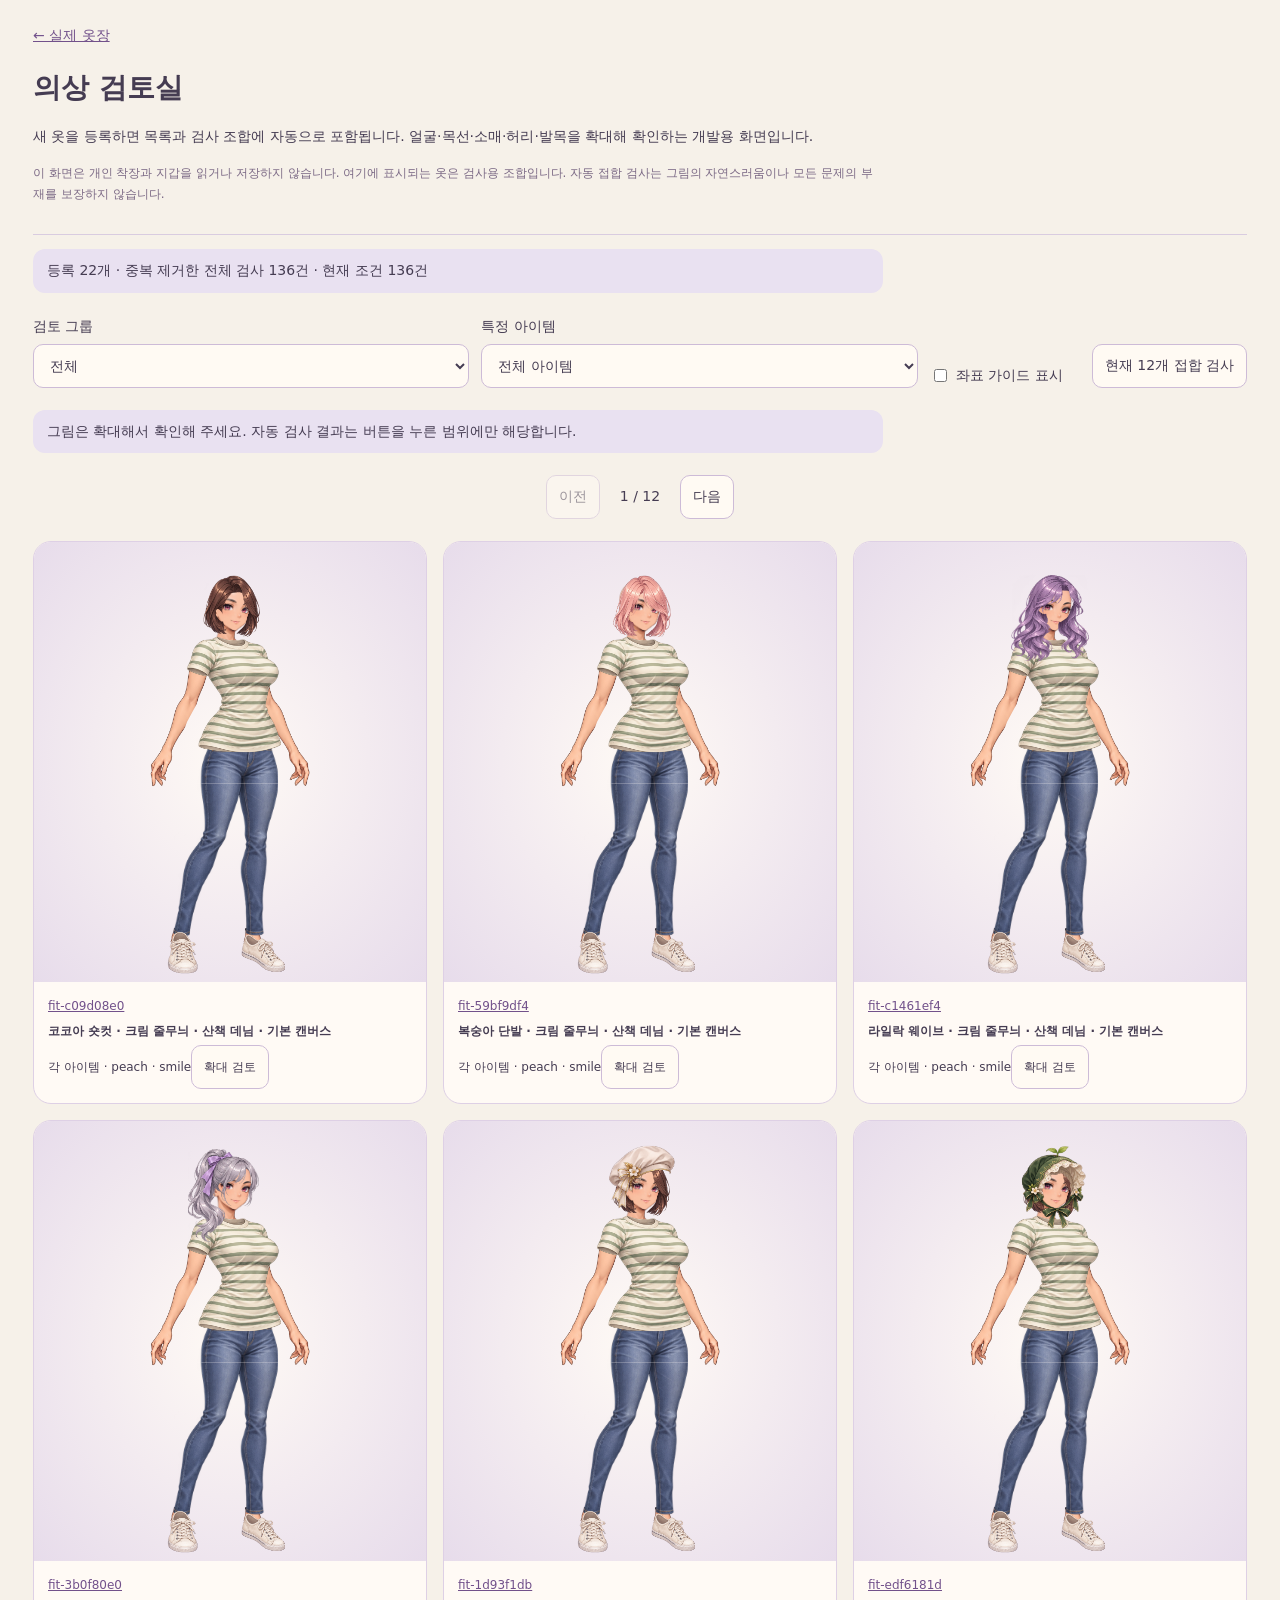
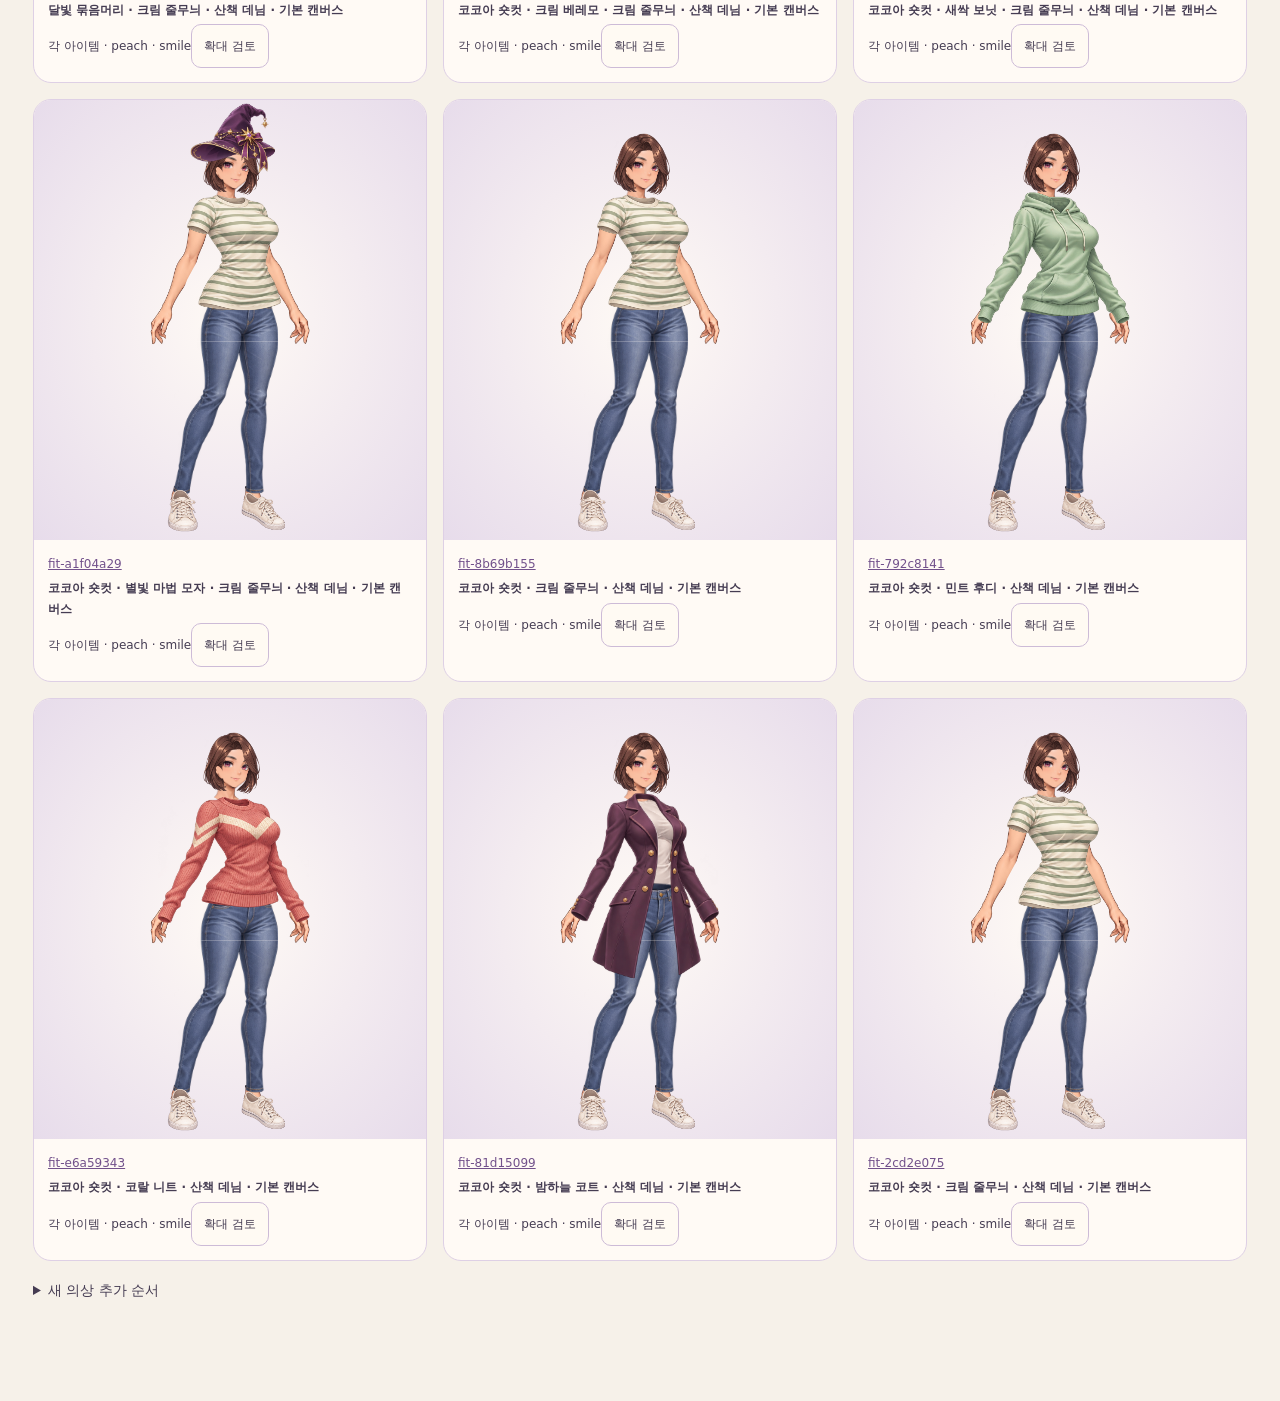
==== docs/avatar-review/index.html @ c8d5546c "Structure scalable wardrobe registration, pairwise visual QA and review tooling" ====
<!doctype html><html lang="ko"><head><meta charset="utf-8"><meta name="viewport" content="width=device-width,initial-scale=1"><base href="../"><title>의상 검토실 · 알찬끼</title><style>
*{box-sizing:border-box}body{margin:0;background:#f6f1e9;color:#453c52;font:14px/1.7 system-ui,sans-serif}main{max-width:1250px;margin:auto;padding:24px 18px 60px}h1{font-size:28px;margin:16px 0 8px}a{color:#72518b}p{max-width:850px}header{padding-bottom:18px;border-bottom:1px solid #d9cce0}.controls{display:flex;gap:12px;flex-wrap:wrap;align-items:end;margin:22px 0}.controls label{display:grid;gap:5px;flex:1;min-width:180px}select,button{font:inherit;min-height:44px;border:1px solid #cdbbd7;border-radius:10px;padding:8px 12px;background:#fffaf3;color:inherit;touch-action:manipulation}button:disabled{opacity:.5}.controls .guide{display:flex;align-items:center;gap:6px;flex:0 1 auto;min-width:150px}#summary,#status{padding:10px 14px;border-radius:12px;background:#e9e1f1;white-space:pre-line}#status[data-failed=true]{background:#f7d9d9}#cases{display:grid;grid-template-columns:repeat(3,minmax(0,1fr));gap:16px}.case{margin:0;background:#fffaf5;border:1px solid #ded0e5;border-radius:18px;overflow:hidden;min-width:0}.art{height:440px;background:radial-gradient(ellipse,#fffaf5,#e7dceb)}.art>svg{width:100%;height:100%;display:block}.caption{padding:14px;font-size:12px;overflow-wrap:anywhere}.caption strong{display:block;margin:4px 0}.pager{display:flex;align-items:center;justify-content:center;gap:20px;margin:22px 0}.note{font-size:12px;color:#7c6a86}details{margin:18px 0}summary{min-height:44px;cursor:pointer}@media(max-width:700px){#cases{grid-template-columns:repeat(2,minmax(0,1fr));gap:10px}.art{height:300px}.caption{padding:10px;font-size:11px}.controls label{min-width:140px}h1{font-size:24px}}@media(max-width:380px){#cases{grid-template-columns:1fr}.art{height:420px}}dialog{width:min(94vw,850px);max-height:96dvh;border:1px solid #cdbbd7;border-radius:18px;background:#f3ebf4;color:inherit;padding:18px}dialog::backdrop{background:#30233dbb}dialog .art{height:74dvh}dialog:not([open]){display:none}.zoom-head{display:flex;align-items:center;justify-content:space-between;gap:10px;flex-wrap:wrap}[hidden]{display:none!important}:focus-visible{outline:3px solid #ac7bb9;outline-offset:3px}
</style><script type="module" src="./avatar-review/review.mjs"></script></head><body><main><header><a href="./#avatar">← 실제 옷장</a><h1>의상 검토실</h1><p>새 옷을 등록하면 목록과 검사 조합에 자동으로 포함됩니다. 얼굴·목선·소매·허리·발목을 확대해 확인하는 개발용 화면입니다.</p><p class="note">이 화면은 개인 착장과 지갑을 읽거나 저장하지 않습니다. 여기에 표시되는 옷은 검사용 조합입니다. 자동 접합 검사는 그림의 자연스러움이나 모든 문제의 부재를 보장하지 않습니다.</p></header><p id="summary" role="status">등록 규격 확인 중…</p><div class="controls"><label>검토 그룹<select id="group"><option value="">전체</option></select></label><label>특정 아이템<select id="item"><option value="">전체 아이템</option></select></label><label class="guide"><input id="guide" type="checkbox">좌표 가이드 표시</label><button id="inspect" type="button">현재 12개 접합 검사</button></div><p id="status" role="status" aria-live="polite">그림은 확대해서 확인해 주세요. 자동 검사 결과는 버튼을 누른 범위에만 해당합니다.</p><nav class="pager" aria-label="검토 페이지"><button id="prev" type="button">이전</button><span id="page"></span><button id="next" type="button">다음</button></nav><div id="cases"></div><details><summary>새 의상 추가 순서</summary><ol><li>카탈로그와 원화·좌표·피팅 프로필을 함께 등록합니다.</li><li>등록 규격 검사와 자동 조합 검사를 실행합니다.</li><li>이 화면에서 새 아이템을 선택하고 서로 맞닿는 조합을 확대 검토합니다.</li><li>GitHub Actions의 검사 결과와 실패 좌표·확대 시트를 확인합니다.</li></ol><p class="note">자세한 등록·검사·실패 처리 규칙은 저장소의 team/briefs/AVATAR-QA.md에 있습니다. 이 페이지는 GitHub Actions 실행 결과를 자동 조회하거나 배포 승인을 표시하지 않습니다.</p></details></main><dialog id="zoom" aria-labelledby="zoom-title"><div class="zoom-head"><strong id="zoom-title">확대 검토</strong><select id="zoom-focus" aria-label="확대 부위"><option value="full">전신</option><option value="head">얼굴·머리·모자</option><option value="torso">상의·팔</option><option value="waist">허리·손</option><option value="feet">발목·신발</option></select><button id="zoom-close" type="button" autofocus>닫기 ✕</button></div><div id="zoom-art" class="art"></div></dialog></body></html>
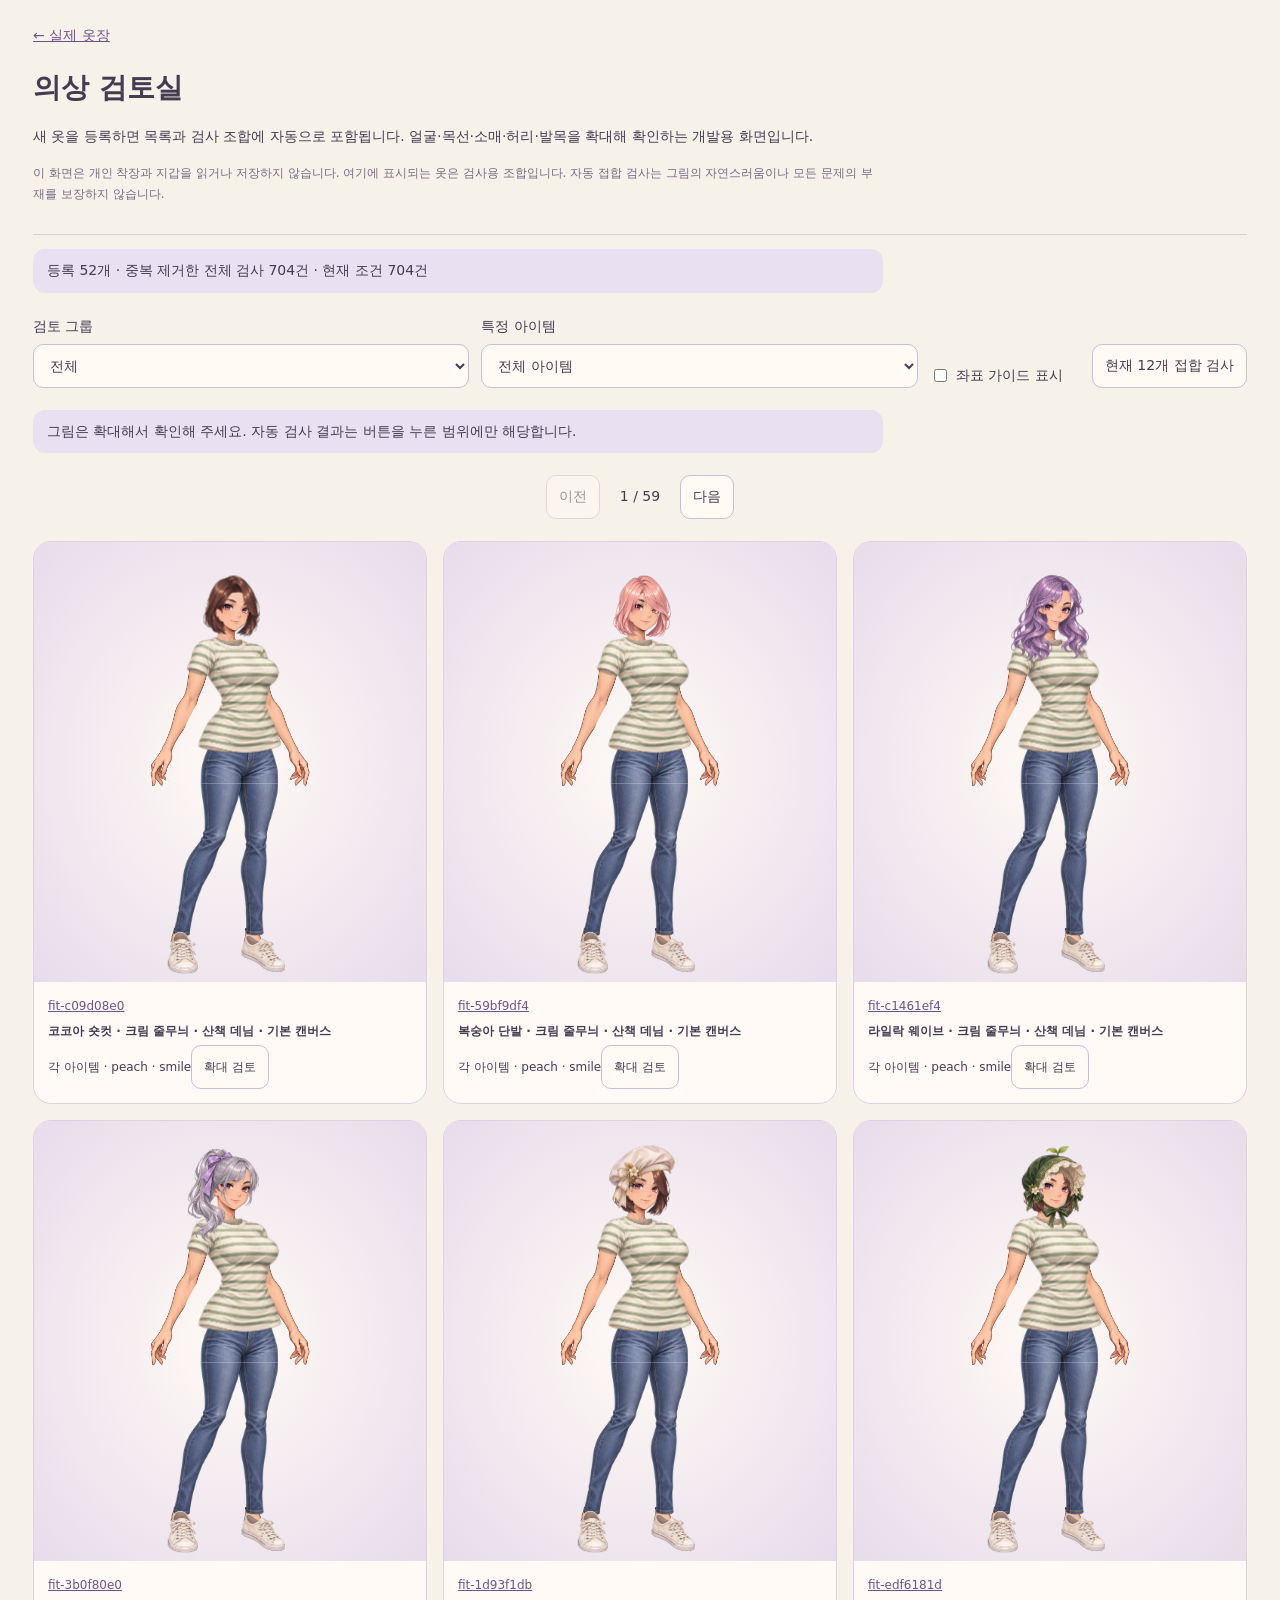
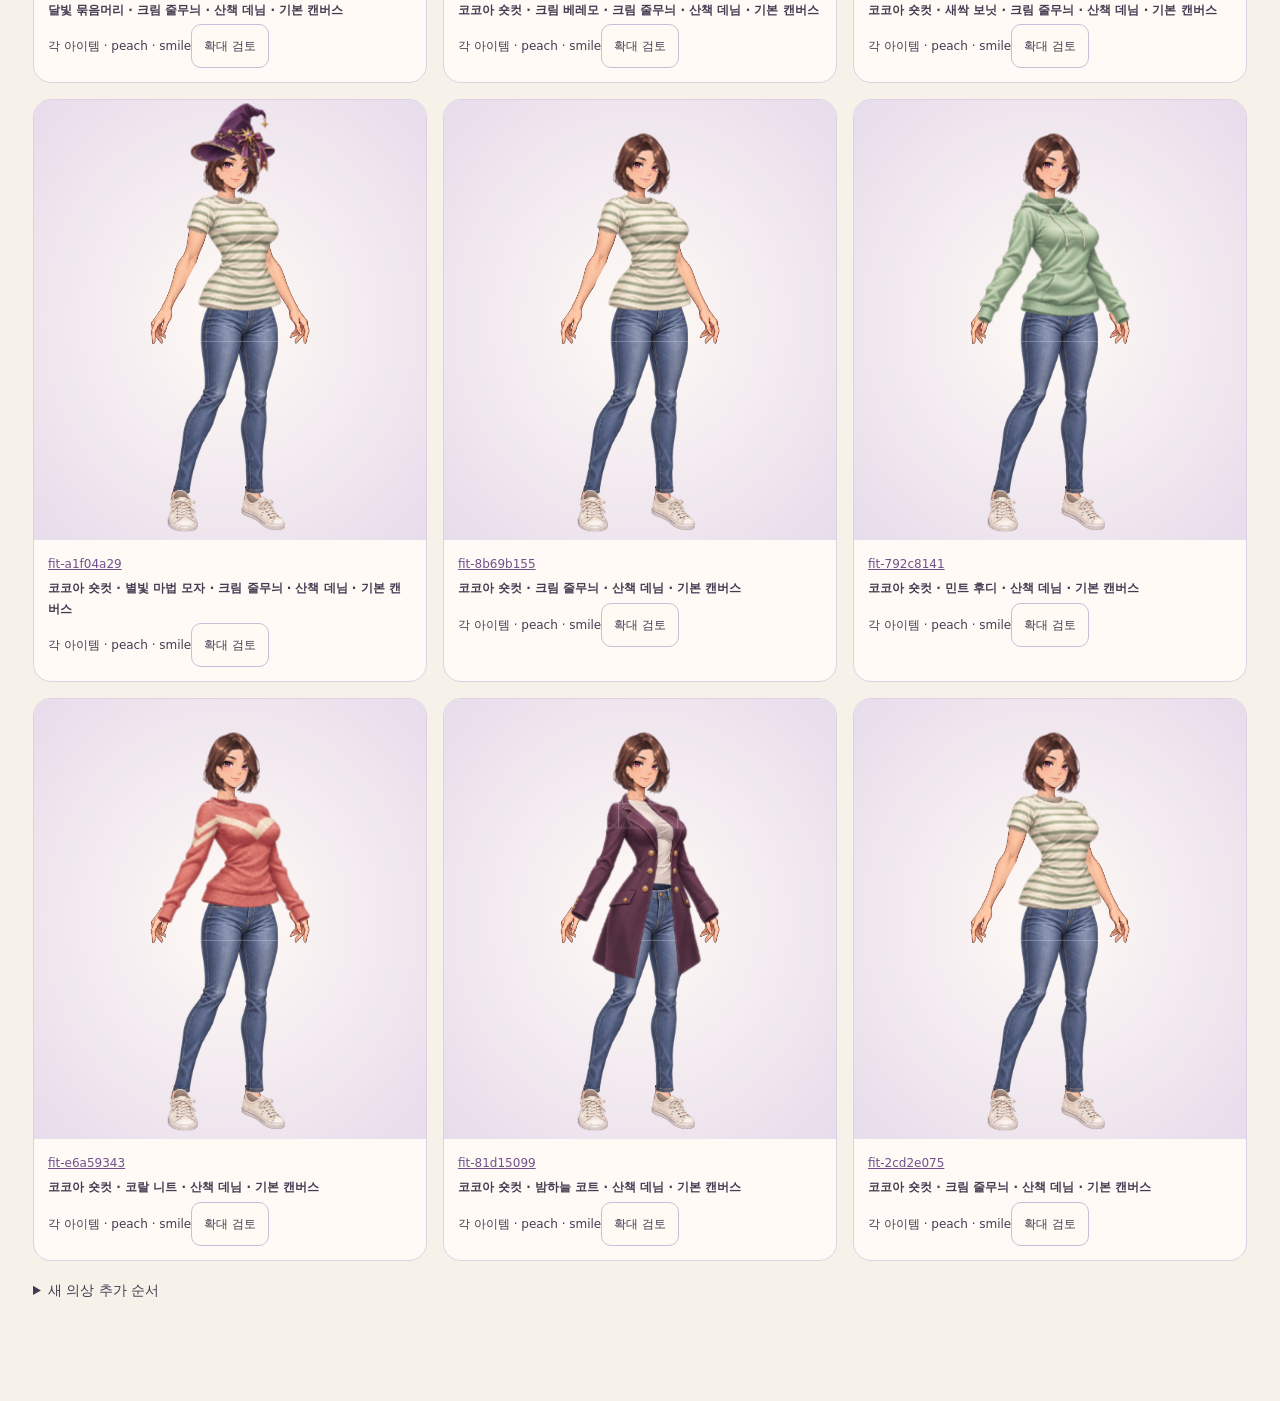
==== commit 80887ab6: "Fit every top around the shared neck and validate collar openings" ====
--- a/docs/avatar-review/index.html
+++ b/docs/avatar-review/index.html
@@ -1,3 +1,3 @@
 <!doctype html><html lang="ko"><head><meta charset="utf-8"><meta name="viewport" content="width=device-width,initial-scale=1"><base href="../"><title>의상 검토실 · 알찬끼</title><style>
 *{box-sizing:border-box}body{margin:0;background:#f6f1e9;color:#453c52;font:14px/1.7 system-ui,sans-serif}main{max-width:1250px;margin:auto;padding:24px 18px 60px}h1{font-size:28px;margin:16px 0 8px}a{color:#72518b}p{max-width:850px}header{padding-bottom:18px;border-bottom:1px solid #d9cce0}.controls{display:flex;gap:12px;flex-wrap:wrap;align-items:end;margin:22px 0}.controls label{display:grid;gap:5px;flex:1;min-width:180px}select,button{font:inherit;min-height:44px;border:1px solid #cdbbd7;border-radius:10px;padding:8px 12px;background:#fffaf3;color:inherit;touch-action:manipulation}button:disabled{opacity:.5}.controls .guide{display:flex;align-items:center;gap:6px;flex:0 1 auto;min-width:150px}#summary,#status{padding:10px 14px;border-radius:12px;background:#e9e1f1;white-space:pre-line}#status[data-failed=true]{background:#f7d9d9}#cases{display:grid;grid-template-columns:repeat(3,minmax(0,1fr));gap:16px}.case{margin:0;background:#fffaf5;border:1px solid #ded0e5;border-radius:18px;overflow:hidden;min-width:0}.art{height:440px;background:radial-gradient(ellipse,#fffaf5,#e7dceb)}.art>svg{width:100%;height:100%;display:block}.caption{padding:14px;font-size:12px;overflow-wrap:anywhere}.caption strong{display:block;margin:4px 0}.pager{display:flex;align-items:center;justify-content:center;gap:20px;margin:22px 0}.note{font-size:12px;color:#7c6a86}details{margin:18px 0}summary{min-height:44px;cursor:pointer}@media(max-width:700px){#cases{grid-template-columns:repeat(2,minmax(0,1fr));gap:10px}.art{height:300px}.caption{padding:10px;font-size:11px}.controls label{min-width:140px}h1{font-size:24px}}@media(max-width:380px){#cases{grid-template-columns:1fr}.art{height:420px}}dialog{width:min(94vw,850px);max-height:96dvh;border:1px solid #cdbbd7;border-radius:18px;background:#f3ebf4;color:inherit;padding:18px}dialog::backdrop{background:#30233dbb}dialog .art{height:74dvh}dialog:not([open]){display:none}.zoom-head{display:flex;align-items:center;justify-content:space-between;gap:10px;flex-wrap:wrap}[hidden]{display:none!important}:focus-visible{outline:3px solid #ac7bb9;outline-offset:3px}
-</style><script type="module" src="./avatar-review/review.mjs"></script></head><body><main><header><a href="./#avatar">← 실제 옷장</a><h1>의상 검토실</h1><p>새 옷을 등록하면 목록과 검사 조합에 자동으로 포함됩니다. 얼굴·목선·소매·허리·발목을 확대해 확인하는 개발용 화면입니다.</p><p class="note">이 화면은 개인 착장과 지갑을 읽거나 저장하지 않습니다. 여기에 표시되는 옷은 검사용 조합입니다. 자동 접합 검사는 그림의 자연스러움이나 모든 문제의 부재를 보장하지 않습니다.</p></header><p id="summary" role="status">등록 규격 확인 중…</p><div class="controls"><label>검토 그룹<select id="group"><option value="">전체</option></select></label><label>특정 아이템<select id="item"><option value="">전체 아이템</option></select></label><label class="guide"><input id="guide" type="checkbox">좌표 가이드 표시</label><button id="inspect" type="button">현재 12개 접합 검사</button></div><p id="status" role="status" aria-live="polite">그림은 확대해서 확인해 주세요. 자동 검사 결과는 버튼을 누른 범위에만 해당합니다.</p><nav class="pager" aria-label="검토 페이지"><button id="prev" type="button">이전</button><span id="page"></span><button id="next" type="button">다음</button></nav><div id="cases"></div><details><summary>새 의상 추가 순서</summary><ol><li>카탈로그와 원화·좌표·피팅 프로필을 함께 등록합니다.</li><li>등록 규격 검사와 자동 조합 검사를 실행합니다.</li><li>이 화면에서 새 아이템을 선택하고 서로 맞닿는 조합을 확대 검토합니다.</li><li>GitHub Actions의 검사 결과와 실패 좌표·확대 시트를 확인합니다.</li></ol><p class="note">자세한 등록·검사·실패 처리 규칙은 저장소의 team/briefs/AVATAR-QA.md에 있습니다. 이 페이지는 GitHub Actions 실행 결과를 자동 조회하거나 배포 승인을 표시하지 않습니다.</p></details></main><dialog id="zoom" aria-labelledby="zoom-title"><div class="zoom-head"><strong id="zoom-title">확대 검토</strong><select id="zoom-focus" aria-label="확대 부위"><option value="full">전신</option><option value="head">얼굴·머리·모자</option><option value="torso">상의·팔</option><option value="waist">허리·손</option><option value="feet">발목·신발</option></select><button id="zoom-close" type="button" autofocus>닫기 ✕</button></div><div id="zoom-art" class="art"></div></dialog></body></html>
+</style><script type="module" src="./avatar-review/review.mjs"></script></head><body><main><header><a href="./#avatar">← 실제 옷장</a><h1>의상 검토실</h1><p>새 옷을 등록하면 목록과 검사 조합에 자동으로 포함됩니다. 얼굴·목선·소매·허리·발목을 확대해 확인하는 개발용 화면입니다.</p><p class="note">이 화면은 개인 착장과 지갑을 읽거나 저장하지 않습니다. 여기에 표시되는 옷은 검사용 조합입니다. 자동 접합 검사는 그림의 자연스러움이나 모든 문제의 부재를 보장하지 않습니다.</p></header><p id="summary" role="status">등록 규격 확인 중…</p><div class="controls"><label>검토 그룹<select id="group"><option value="">전체</option></select></label><label>특정 아이템<select id="item"><option value="">전체 아이템</option></select></label><label class="guide"><input id="guide" type="checkbox">좌표 가이드 표시</label><button id="inspect" type="button">현재 12개 접합 검사</button></div><p id="status" role="status" aria-live="polite">그림은 확대해서 확인해 주세요. 자동 검사 결과는 버튼을 누른 범위에만 해당합니다.</p><nav class="pager" aria-label="검토 페이지"><button id="prev" type="button">이전</button><span id="page"></span><button id="next" type="button">다음</button></nav><div id="cases"></div><details><summary>새 의상 추가 순서</summary><ol><li>카탈로그와 원화·좌표·피팅 프로필을 함께 등록합니다.</li><li>등록 규격 검사와 자동 조합 검사를 실행합니다.</li><li>이 화면에서 새 아이템을 선택하고 서로 맞닿는 조합을 확대 검토합니다.</li><li>GitHub Actions의 검사 결과와 실패 좌표·확대 시트를 확인합니다.</li></ol><p class="note">자세한 등록·검사·실패 처리 규칙은 저장소의 team/briefs/AVATAR-QA.md에 있습니다. 이 페이지는 GitHub Actions 실행 결과를 자동 조회하거나 배포 승인을 표시하지 않습니다.</p></details></main><dialog id="zoom" aria-labelledby="zoom-title"><div class="zoom-head"><strong id="zoom-title">확대 검토</strong><select id="zoom-focus" aria-label="확대 부위"><option value="full">전신</option><option value="head">얼굴·머리·모자</option><option value="neck">목선·옷깃</option><option value="torso">상의·팔</option><option value="waist">허리·손</option><option value="feet">발목·신발</option></select><button id="zoom-close" type="button" autofocus>닫기 ✕</button></div><div id="zoom-art" class="art"></div></dialog></body></html>
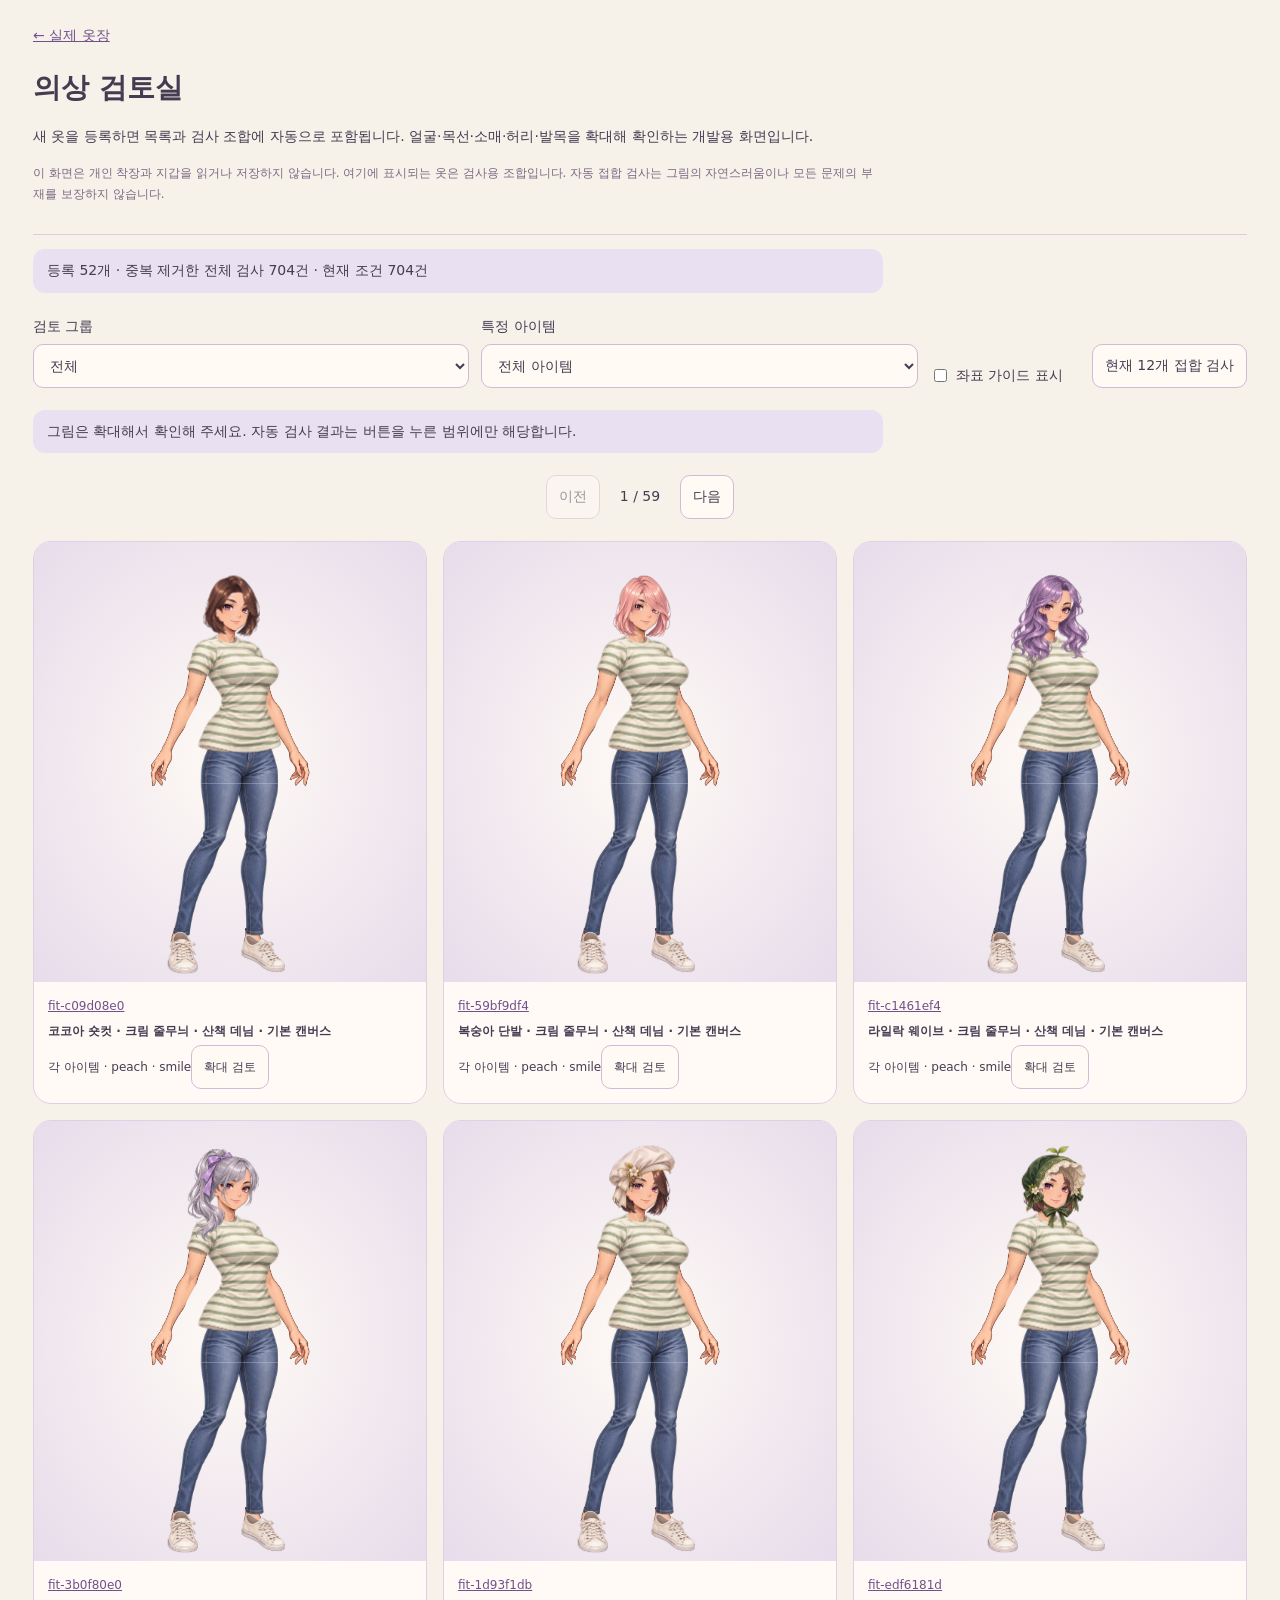
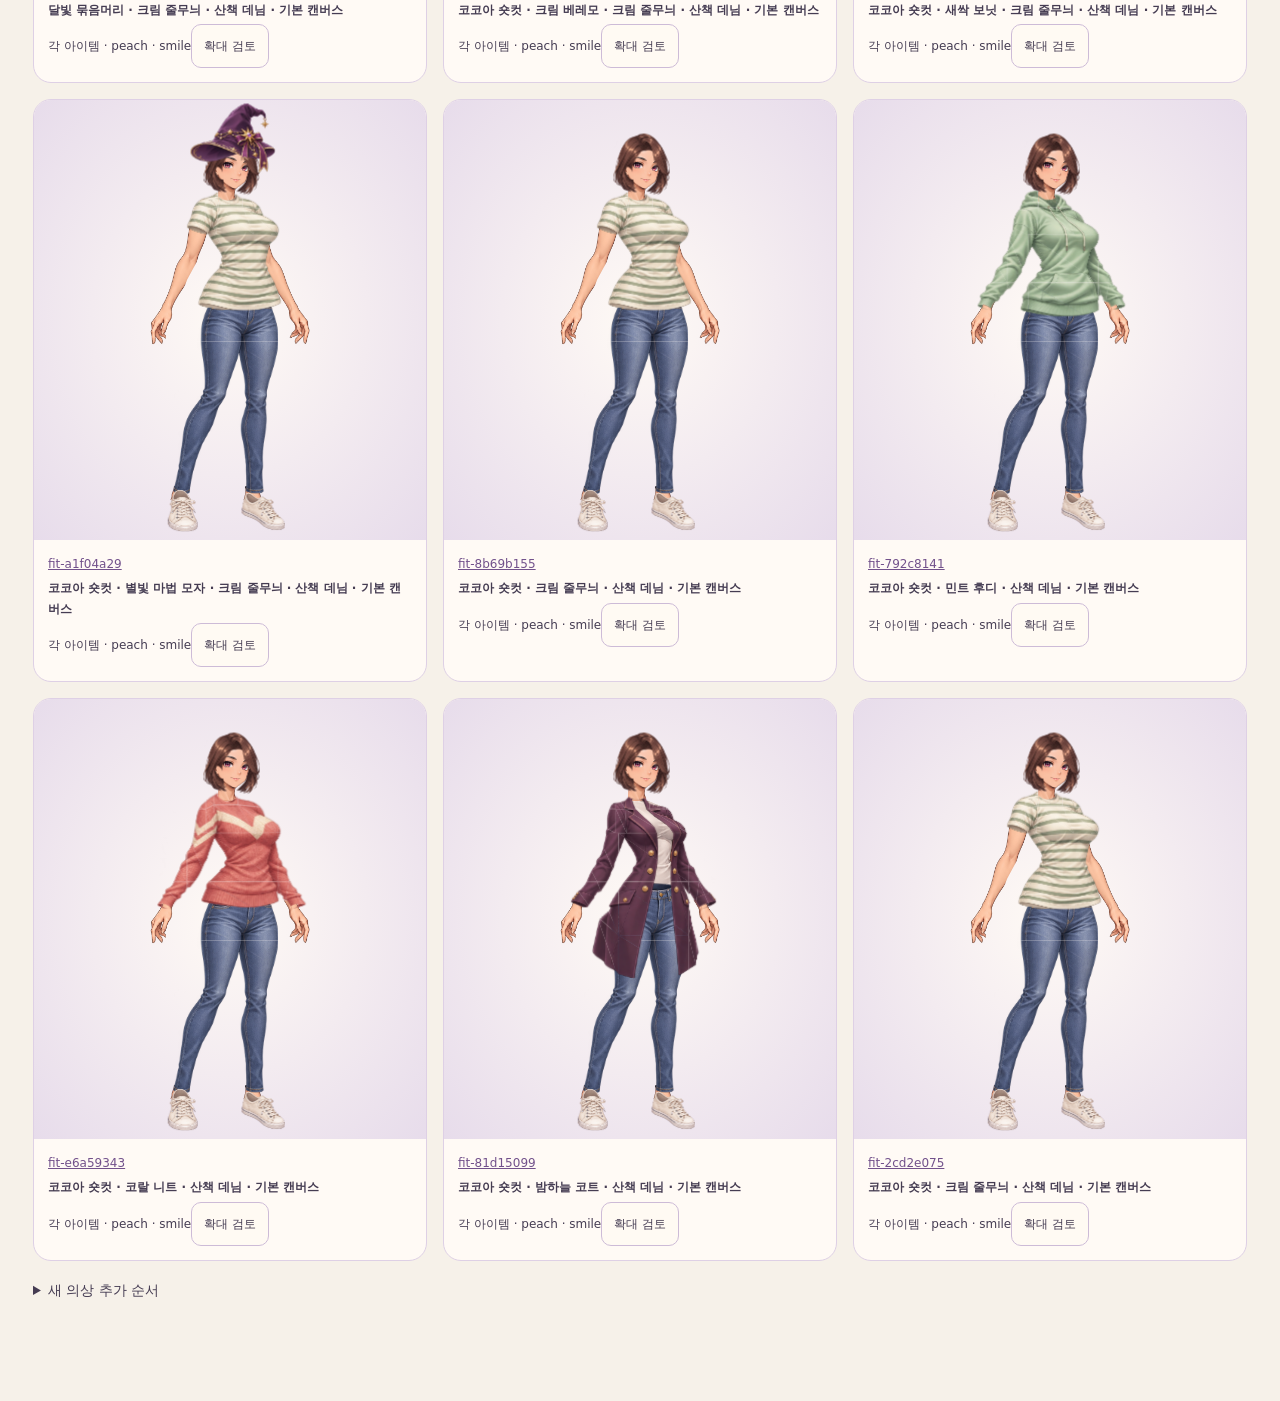
==== commit 3e9c1b61: "Align collars and sleeve cuffs to the actual neck and wrists" ====
--- a/docs/avatar-review/index.html
+++ b/docs/avatar-review/index.html
@@ -1,3 +1,3 @@
 <!doctype html><html lang="ko"><head><meta charset="utf-8"><meta name="viewport" content="width=device-width,initial-scale=1"><base href="../"><title>의상 검토실 · 알찬끼</title><style>
 *{box-sizing:border-box}body{margin:0;background:#f6f1e9;color:#453c52;font:14px/1.7 system-ui,sans-serif}main{max-width:1250px;margin:auto;padding:24px 18px 60px}h1{font-size:28px;margin:16px 0 8px}a{color:#72518b}p{max-width:850px}header{padding-bottom:18px;border-bottom:1px solid #d9cce0}.controls{display:flex;gap:12px;flex-wrap:wrap;align-items:end;margin:22px 0}.controls label{display:grid;gap:5px;flex:1;min-width:180px}select,button{font:inherit;min-height:44px;border:1px solid #cdbbd7;border-radius:10px;padding:8px 12px;background:#fffaf3;color:inherit;touch-action:manipulation}button:disabled{opacity:.5}.controls .guide{display:flex;align-items:center;gap:6px;flex:0 1 auto;min-width:150px}#summary,#status{padding:10px 14px;border-radius:12px;background:#e9e1f1;white-space:pre-line}#status[data-failed=true]{background:#f7d9d9}#cases{display:grid;grid-template-columns:repeat(3,minmax(0,1fr));gap:16px}.case{margin:0;background:#fffaf5;border:1px solid #ded0e5;border-radius:18px;overflow:hidden;min-width:0}.art{height:440px;background:radial-gradient(ellipse,#fffaf5,#e7dceb)}.art>svg{width:100%;height:100%;display:block}.caption{padding:14px;font-size:12px;overflow-wrap:anywhere}.caption strong{display:block;margin:4px 0}.pager{display:flex;align-items:center;justify-content:center;gap:20px;margin:22px 0}.note{font-size:12px;color:#7c6a86}details{margin:18px 0}summary{min-height:44px;cursor:pointer}@media(max-width:700px){#cases{grid-template-columns:repeat(2,minmax(0,1fr));gap:10px}.art{height:300px}.caption{padding:10px;font-size:11px}.controls label{min-width:140px}h1{font-size:24px}}@media(max-width:380px){#cases{grid-template-columns:1fr}.art{height:420px}}dialog{width:min(94vw,850px);max-height:96dvh;border:1px solid #cdbbd7;border-radius:18px;background:#f3ebf4;color:inherit;padding:18px}dialog::backdrop{background:#30233dbb}dialog .art{height:74dvh}dialog:not([open]){display:none}.zoom-head{display:flex;align-items:center;justify-content:space-between;gap:10px;flex-wrap:wrap}[hidden]{display:none!important}:focus-visible{outline:3px solid #ac7bb9;outline-offset:3px}
-</style><script type="module" src="./avatar-review/review.mjs"></script></head><body><main><header><a href="./#avatar">← 실제 옷장</a><h1>의상 검토실</h1><p>새 옷을 등록하면 목록과 검사 조합에 자동으로 포함됩니다. 얼굴·목선·소매·허리·발목을 확대해 확인하는 개발용 화면입니다.</p><p class="note">이 화면은 개인 착장과 지갑을 읽거나 저장하지 않습니다. 여기에 표시되는 옷은 검사용 조합입니다. 자동 접합 검사는 그림의 자연스러움이나 모든 문제의 부재를 보장하지 않습니다.</p></header><p id="summary" role="status">등록 규격 확인 중…</p><div class="controls"><label>검토 그룹<select id="group"><option value="">전체</option></select></label><label>특정 아이템<select id="item"><option value="">전체 아이템</option></select></label><label class="guide"><input id="guide" type="checkbox">좌표 가이드 표시</label><button id="inspect" type="button">현재 12개 접합 검사</button></div><p id="status" role="status" aria-live="polite">그림은 확대해서 확인해 주세요. 자동 검사 결과는 버튼을 누른 범위에만 해당합니다.</p><nav class="pager" aria-label="검토 페이지"><button id="prev" type="button">이전</button><span id="page"></span><button id="next" type="button">다음</button></nav><div id="cases"></div><details><summary>새 의상 추가 순서</summary><ol><li>카탈로그와 원화·좌표·피팅 프로필을 함께 등록합니다.</li><li>등록 규격 검사와 자동 조합 검사를 실행합니다.</li><li>이 화면에서 새 아이템을 선택하고 서로 맞닿는 조합을 확대 검토합니다.</li><li>GitHub Actions의 검사 결과와 실패 좌표·확대 시트를 확인합니다.</li></ol><p class="note">자세한 등록·검사·실패 처리 규칙은 저장소의 team/briefs/AVATAR-QA.md에 있습니다. 이 페이지는 GitHub Actions 실행 결과를 자동 조회하거나 배포 승인을 표시하지 않습니다.</p></details></main><dialog id="zoom" aria-labelledby="zoom-title"><div class="zoom-head"><strong id="zoom-title">확대 검토</strong><select id="zoom-focus" aria-label="확대 부위"><option value="full">전신</option><option value="head">얼굴·머리·모자</option><option value="neck">목선·옷깃</option><option value="torso">상의·팔</option><option value="waist">허리·손</option><option value="feet">발목·신발</option></select><button id="zoom-close" type="button" autofocus>닫기 ✕</button></div><div id="zoom-art" class="art"></div></dialog></body></html>
+</style><script type="module" src="./avatar-review/review.mjs"></script></head><body><main><header><a href="./#avatar">← 실제 옷장</a><h1>의상 검토실</h1><p>새 옷을 등록하면 목록과 검사 조합에 자동으로 포함됩니다. 얼굴·목선·소매·허리·발목을 확대해 확인하는 개발용 화면입니다.</p><p class="note">이 화면은 개인 착장과 지갑을 읽거나 저장하지 않습니다. 여기에 표시되는 옷은 검사용 조합입니다. 자동 접합 검사는 그림의 자연스러움이나 모든 문제의 부재를 보장하지 않습니다.</p></header><p id="summary" role="status">등록 규격 확인 중…</p><div class="controls"><label>검토 그룹<select id="group"><option value="">전체</option></select></label><label>특정 아이템<select id="item"><option value="">전체 아이템</option></select></label><label class="guide"><input id="guide" type="checkbox">좌표 가이드 표시</label><button id="inspect" type="button">현재 12개 접합 검사</button></div><p id="status" role="status" aria-live="polite">그림은 확대해서 확인해 주세요. 자동 검사 결과는 버튼을 누른 범위에만 해당합니다.</p><nav class="pager" aria-label="검토 페이지"><button id="prev" type="button">이전</button><span id="page"></span><button id="next" type="button">다음</button></nav><div id="cases"></div><details><summary>새 의상 추가 순서</summary><ol><li>카탈로그와 원화·좌표·피팅 프로필을 함께 등록합니다.</li><li>등록 규격 검사와 자동 조합 검사를 실행합니다.</li><li>이 화면에서 새 아이템을 선택하고 서로 맞닿는 조합을 확대 검토합니다.</li><li>GitHub Actions의 검사 결과와 실패 좌표·확대 시트를 확인합니다.</li></ol><p class="note">자세한 등록·검사·실패 처리 규칙은 저장소의 team/briefs/AVATAR-QA.md에 있습니다. 이 페이지는 GitHub Actions 실행 결과를 자동 조회하거나 배포 승인을 표시하지 않습니다.</p></details></main><dialog id="zoom" aria-labelledby="zoom-title"><div class="zoom-head"><strong id="zoom-title">확대 검토</strong><select id="zoom-focus" aria-label="확대 부위"><option value="full">전신</option><option value="head">얼굴·머리·모자</option><option value="neck">목선·옷깃</option><option value="torso">상의·팔</option><option value="leftWrist">왼쪽 손목·소매</option><option value="rightWrist">오른쪽 손목·소매</option><option value="waist">허리·손</option><option value="feet">발목·신발</option></select><button id="zoom-close" type="button" autofocus>닫기 ✕</button></div><div id="zoom-art" class="art"></div></dialog></body></html>
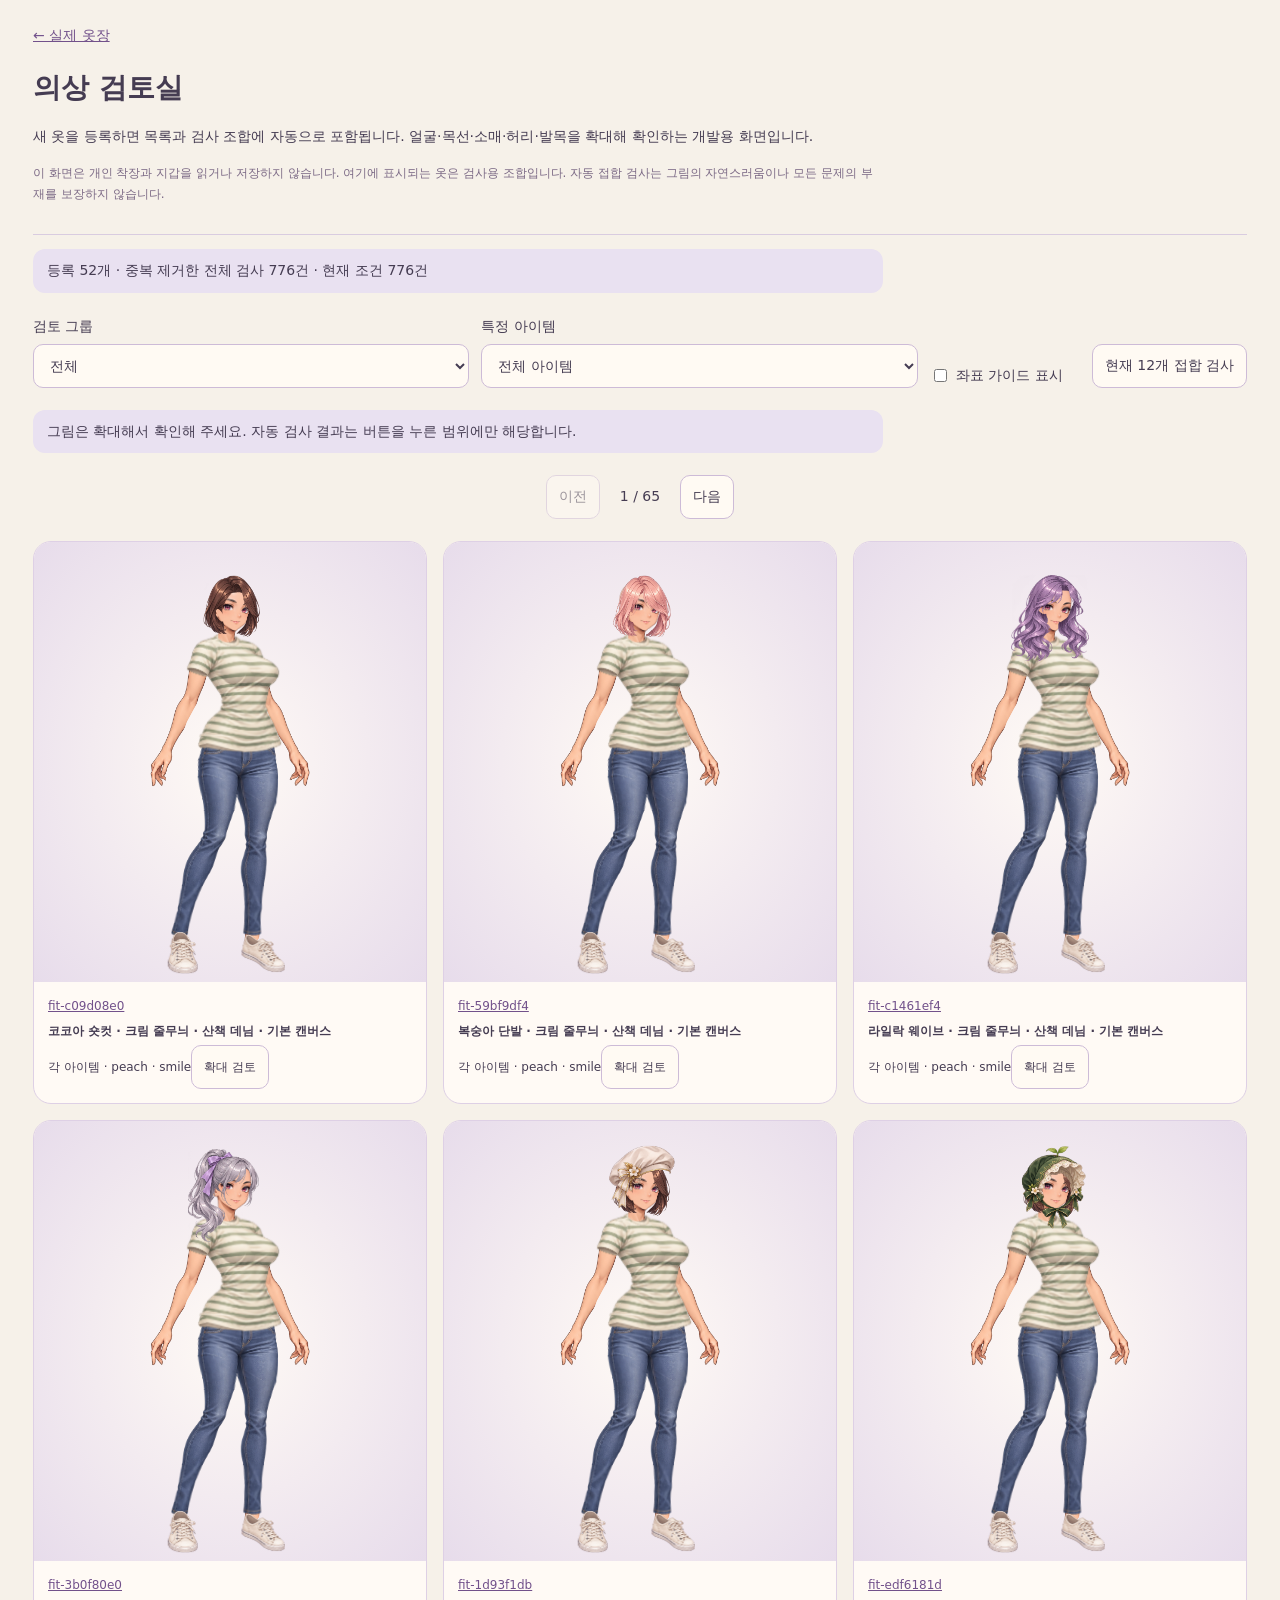
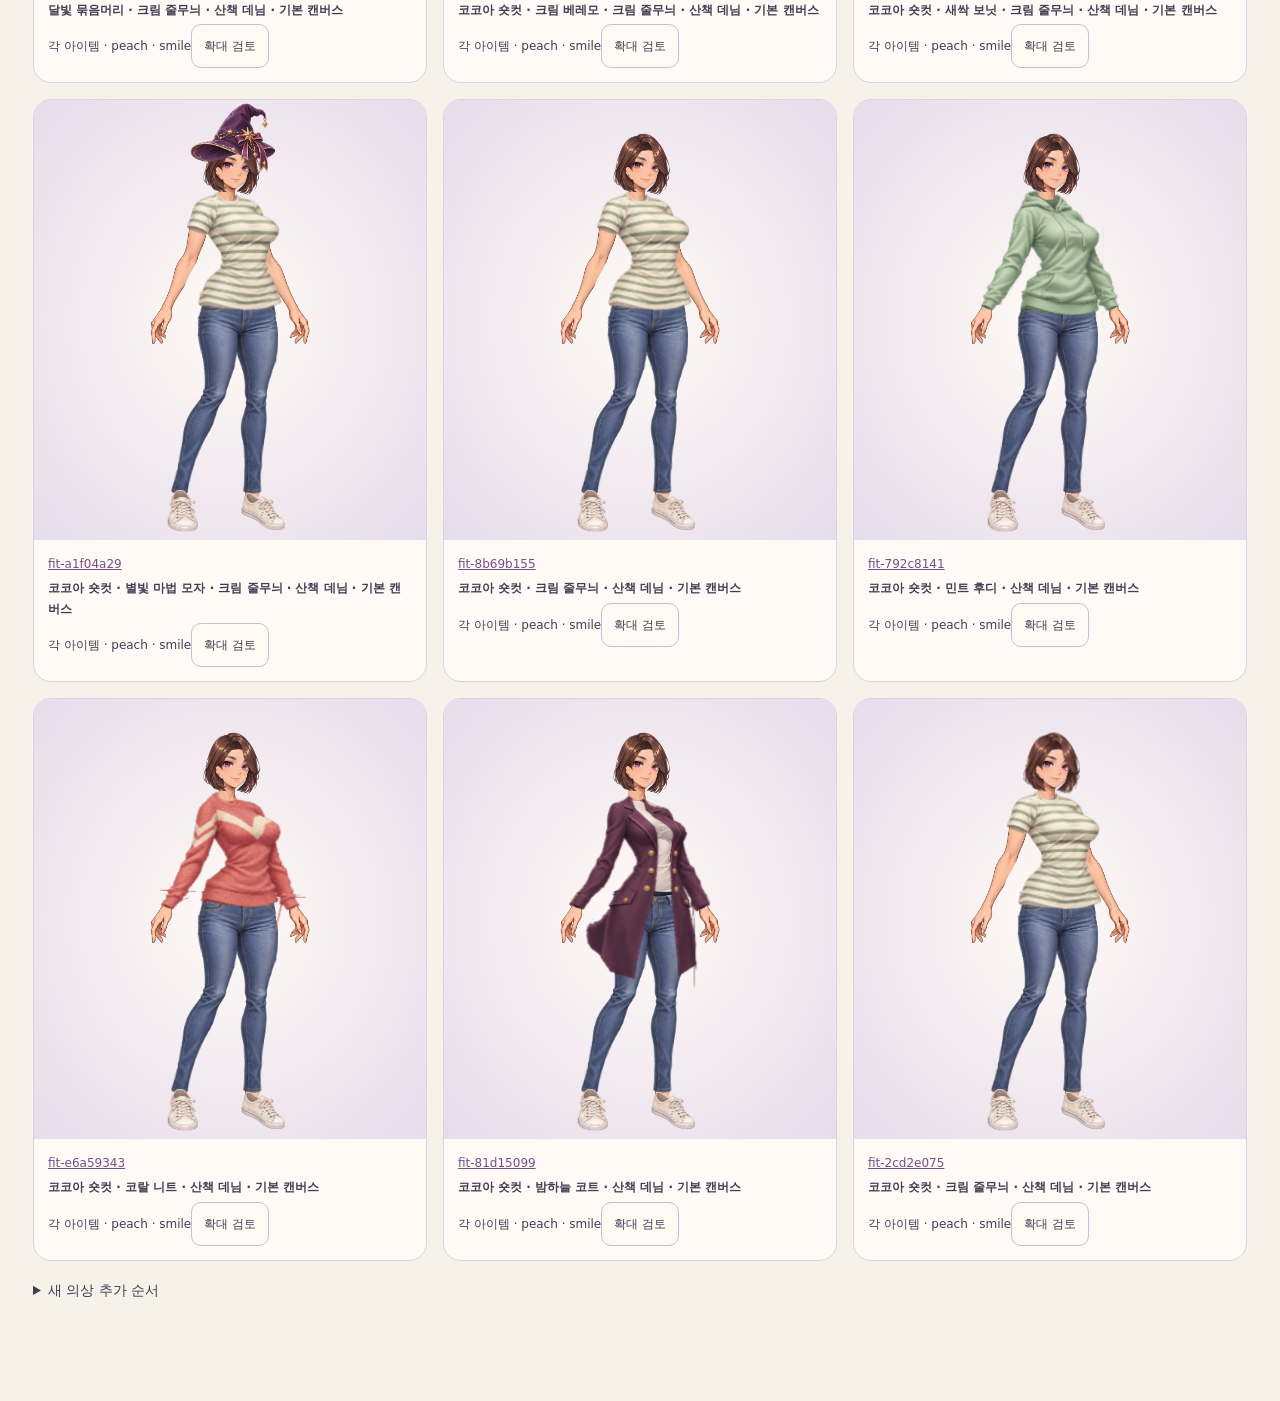
==== commit c7495441: "Fit tops and bottoms to a shared posed waist frame and check future garments" ====
--- a/docs/avatar-review/index.html
+++ b/docs/avatar-review/index.html
@@ -1,3 +1,3 @@
 <!doctype html><html lang="ko"><head><meta charset="utf-8"><meta name="viewport" content="width=device-width,initial-scale=1"><base href="../"><title>의상 검토실 · 알찬끼</title><style>
 *{box-sizing:border-box}body{margin:0;background:#f6f1e9;color:#453c52;font:14px/1.7 system-ui,sans-serif}main{max-width:1250px;margin:auto;padding:24px 18px 60px}h1{font-size:28px;margin:16px 0 8px}a{color:#72518b}p{max-width:850px}header{padding-bottom:18px;border-bottom:1px solid #d9cce0}.controls{display:flex;gap:12px;flex-wrap:wrap;align-items:end;margin:22px 0}.controls label{display:grid;gap:5px;flex:1;min-width:180px}select,button{font:inherit;min-height:44px;border:1px solid #cdbbd7;border-radius:10px;padding:8px 12px;background:#fffaf3;color:inherit;touch-action:manipulation}button:disabled{opacity:.5}.controls .guide{display:flex;align-items:center;gap:6px;flex:0 1 auto;min-width:150px}#summary,#status{padding:10px 14px;border-radius:12px;background:#e9e1f1;white-space:pre-line}#status[data-failed=true]{background:#f7d9d9}#cases{display:grid;grid-template-columns:repeat(3,minmax(0,1fr));gap:16px}.case{margin:0;background:#fffaf5;border:1px solid #ded0e5;border-radius:18px;overflow:hidden;min-width:0}.art{height:440px;background:radial-gradient(ellipse,#fffaf5,#e7dceb)}.art>svg{width:100%;height:100%;display:block}.caption{padding:14px;font-size:12px;overflow-wrap:anywhere}.caption strong{display:block;margin:4px 0}.pager{display:flex;align-items:center;justify-content:center;gap:20px;margin:22px 0}.note{font-size:12px;color:#7c6a86}details{margin:18px 0}summary{min-height:44px;cursor:pointer}@media(max-width:700px){#cases{grid-template-columns:repeat(2,minmax(0,1fr));gap:10px}.art{height:300px}.caption{padding:10px;font-size:11px}.controls label{min-width:140px}h1{font-size:24px}}@media(max-width:380px){#cases{grid-template-columns:1fr}.art{height:420px}}dialog{width:min(94vw,850px);max-height:96dvh;border:1px solid #cdbbd7;border-radius:18px;background:#f3ebf4;color:inherit;padding:18px}dialog::backdrop{background:#30233dbb}dialog .art{height:74dvh}dialog:not([open]){display:none}.zoom-head{display:flex;align-items:center;justify-content:space-between;gap:10px;flex-wrap:wrap}[hidden]{display:none!important}:focus-visible{outline:3px solid #ac7bb9;outline-offset:3px}
-</style><script type="module" src="./avatar-review/review.mjs"></script></head><body><main><header><a href="./#avatar">← 실제 옷장</a><h1>의상 검토실</h1><p>새 옷을 등록하면 목록과 검사 조합에 자동으로 포함됩니다. 얼굴·목선·소매·허리·발목을 확대해 확인하는 개발용 화면입니다.</p><p class="note">이 화면은 개인 착장과 지갑을 읽거나 저장하지 않습니다. 여기에 표시되는 옷은 검사용 조합입니다. 자동 접합 검사는 그림의 자연스러움이나 모든 문제의 부재를 보장하지 않습니다.</p></header><p id="summary" role="status">등록 규격 확인 중…</p><div class="controls"><label>검토 그룹<select id="group"><option value="">전체</option></select></label><label>특정 아이템<select id="item"><option value="">전체 아이템</option></select></label><label class="guide"><input id="guide" type="checkbox">좌표 가이드 표시</label><button id="inspect" type="button">현재 12개 접합 검사</button></div><p id="status" role="status" aria-live="polite">그림은 확대해서 확인해 주세요. 자동 검사 결과는 버튼을 누른 범위에만 해당합니다.</p><nav class="pager" aria-label="검토 페이지"><button id="prev" type="button">이전</button><span id="page"></span><button id="next" type="button">다음</button></nav><div id="cases"></div><details><summary>새 의상 추가 순서</summary><ol><li>카탈로그와 원화·좌표·피팅 프로필을 함께 등록합니다.</li><li>등록 규격 검사와 자동 조합 검사를 실행합니다.</li><li>이 화면에서 새 아이템을 선택하고 서로 맞닿는 조합을 확대 검토합니다.</li><li>GitHub Actions의 검사 결과와 실패 좌표·확대 시트를 확인합니다.</li></ol><p class="note">자세한 등록·검사·실패 처리 규칙은 저장소의 team/briefs/AVATAR-QA.md에 있습니다. 이 페이지는 GitHub Actions 실행 결과를 자동 조회하거나 배포 승인을 표시하지 않습니다.</p></details></main><dialog id="zoom" aria-labelledby="zoom-title"><div class="zoom-head"><strong id="zoom-title">확대 검토</strong><select id="zoom-focus" aria-label="확대 부위"><option value="full">전신</option><option value="head">얼굴·머리·모자</option><option value="neck">목선·옷깃</option><option value="torso">상의·팔</option><option value="leftWrist">왼쪽 손목·소매</option><option value="rightWrist">오른쪽 손목·소매</option><option value="waist">허리·손</option><option value="feet">발목·신발</option></select><button id="zoom-close" type="button" autofocus>닫기 ✕</button></div><div id="zoom-art" class="art"></div></dialog></body></html>
+</style><script type="module" src="./avatar-review/review.mjs"></script></head><body><main><header><a href="./#avatar">← 실제 옷장</a><h1>의상 검토실</h1><p>새 옷을 등록하면 목록과 검사 조합에 자동으로 포함됩니다. 얼굴·목선·소매·허리·발목을 확대해 확인하는 개발용 화면입니다.</p><p class="note">이 화면은 개인 착장과 지갑을 읽거나 저장하지 않습니다. 여기에 표시되는 옷은 검사용 조합입니다. 자동 접합 검사는 그림의 자연스러움이나 모든 문제의 부재를 보장하지 않습니다.</p></header><p id="summary" role="status">등록 규격 확인 중…</p><div class="controls"><label>검토 그룹<select id="group"><option value="">전체</option></select></label><label>특정 아이템<select id="item"><option value="">전체 아이템</option></select></label><label class="guide"><input id="guide" type="checkbox">좌표 가이드 표시</label><button id="inspect" type="button">현재 12개 접합 검사</button></div><p id="status" role="status" aria-live="polite">그림은 확대해서 확인해 주세요. 자동 검사 결과는 버튼을 누른 범위에만 해당합니다.</p><nav class="pager" aria-label="검토 페이지"><button id="prev" type="button">이전</button><span id="page"></span><button id="next" type="button">다음</button></nav><div id="cases"></div><details><summary>새 의상 추가 순서</summary><ol><li>카탈로그와 원화·좌표·피팅 프로필, 허리의 왼쪽·앞중심·오른쪽 기준점을 함께 등록합니다.</li><li>등록 규격 검사와 자동 조합 검사를 실행합니다.</li><li>이 화면에서 새 아이템을 선택하고 서로 맞닿는 조합을 확대 검토합니다.</li><li>GitHub Actions의 검사 결과와 실패 좌표·확대 시트를 확인합니다.</li></ol><p class="note">자세한 등록·검사·실패 처리 규칙은 저장소의 team/briefs/AVATAR-QA.md에 있습니다. 이 페이지는 GitHub Actions 실행 결과를 자동 조회하거나 배포 승인을 표시하지 않습니다.</p></details></main><dialog id="zoom" aria-labelledby="zoom-title"><div class="zoom-head"><strong id="zoom-title">확대 검토</strong><select id="zoom-focus" aria-label="확대 부위"><option value="full">전신</option><option value="head">얼굴·머리·모자</option><option value="neck">목선·옷깃</option><option value="torso">상의·팔</option><option value="leftWrist">왼쪽 손목·소매</option><option value="rightWrist">오른쪽 손목·소매</option><option value="waist">허리·손</option><option value="pelvis">골반·하의 각도</option><option value="feet">발목·신발</option></select><button id="zoom-close" type="button" autofocus>닫기 ✕</button></div><div id="zoom-art" class="art"></div></dialog></body></html>
